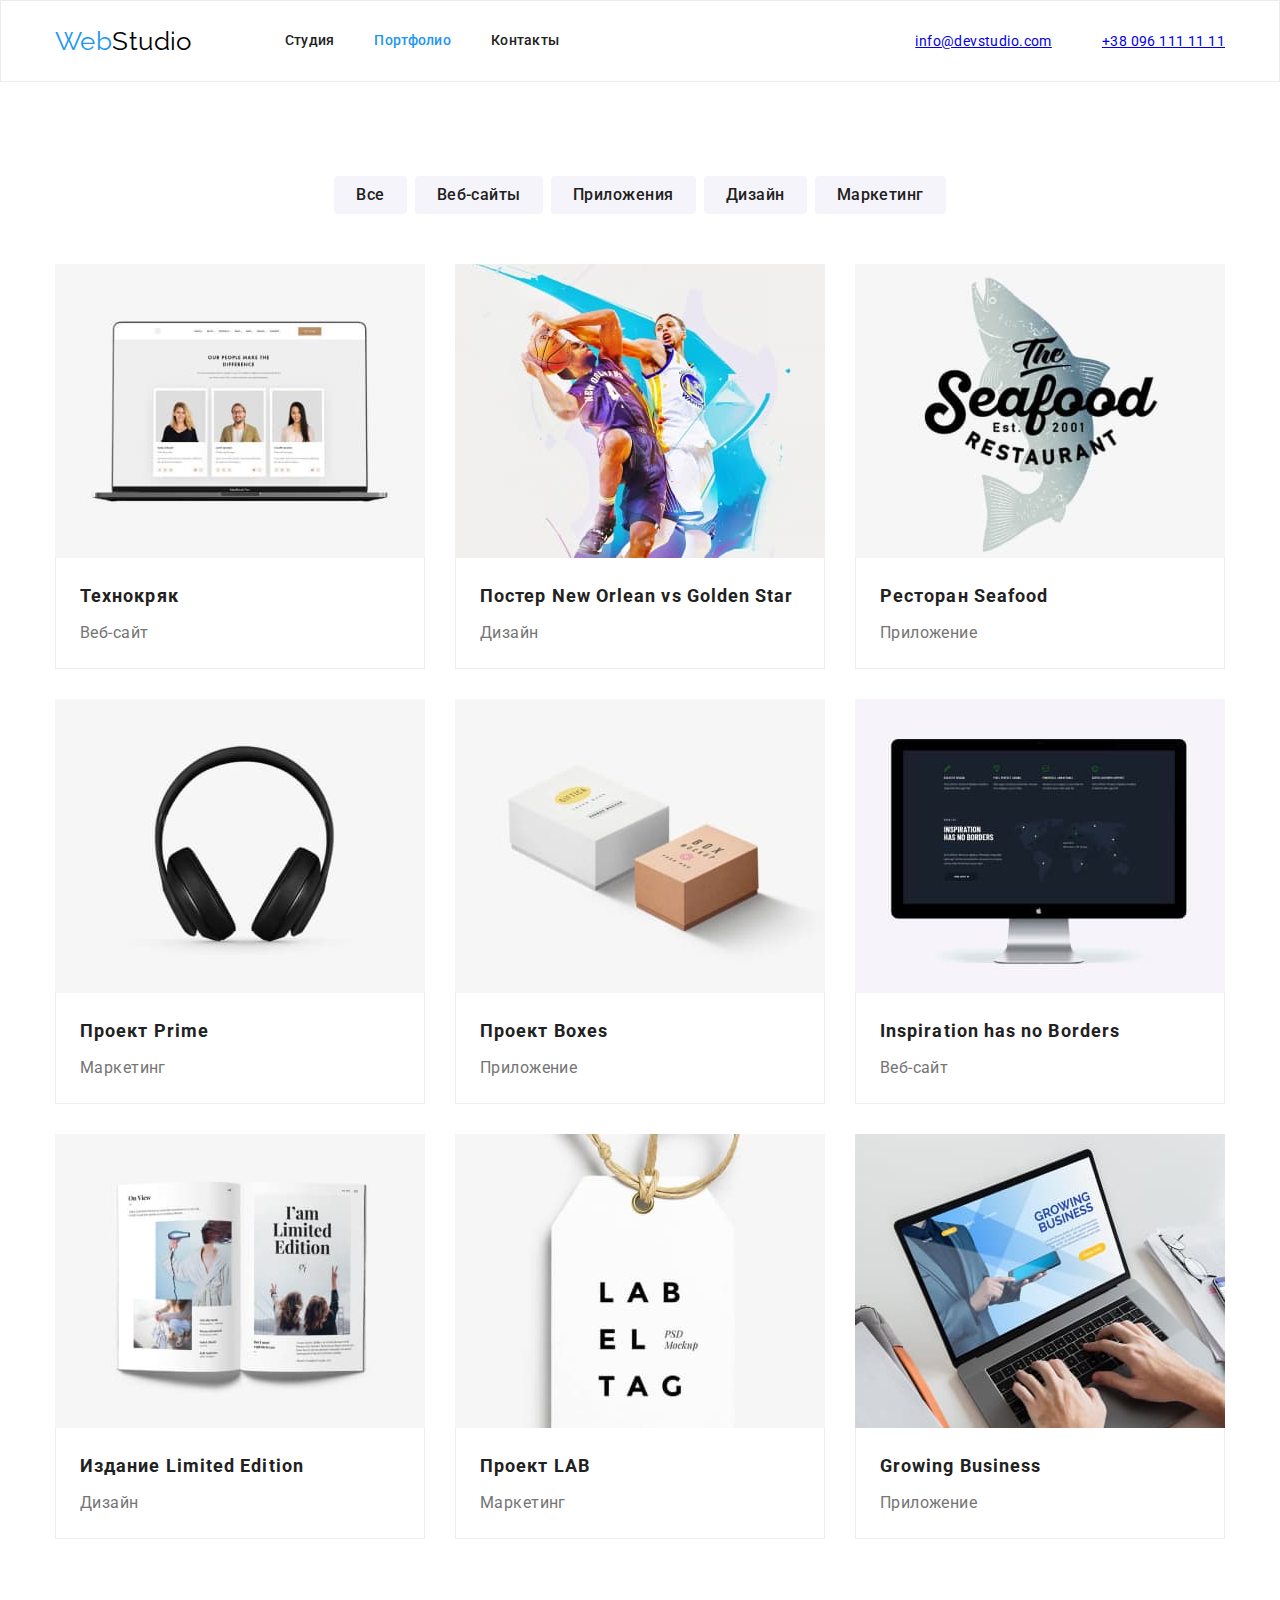
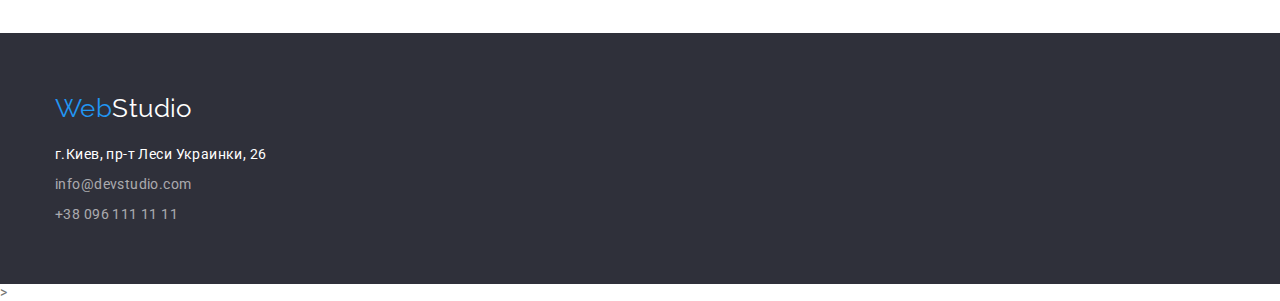
==== portfolio.html @ a841be5d "Стилізація головної сторінки" ====
<!DOCTYPE html>
<html lang="ru">
	<head>
		<meta charset="UTF-8" />
		<meta http-equiv="X-UA-Compatible" content="IE=edge" />
		<meta name="viewport" content="width=device-width, initial-scale=1.0" />
		<title>Портфолио</title>
		<link
			href="https://fonts.googleapis.com/css2?family=Raleway:wght@700&family=Roboto:wght@400;500;700;900&display=swap"
			rel="stylesheet"
		/>
		<link rel="stylesheet" href="https://cdnjs.cloudflare.com/ajax/libs/modern-normalize/1.1.0/modern-normalize.min.css">
		<link rel="stylesheet" href="./css/styles.css" />
	</head>
	<body>
		<header class="page-header">
			<div class="container main-header">
				<a href="./index.html" class="logo"><span class="logo-accent">Web</span>Studio</a>
				</a>
				<div>
					<nav>
						<ul class="site-nav list">
							<li class="item"><a href="./index.html" class="link">Студия</a></li>
							<li class="item"><a href="./portfolio.html" class="link current">Портфолио</a></li>
							<li class="item"><a href="" class="link">Контакты</a></li>
						</ul>
					</nav>
				</div>
				<ul class="contacts list">
					<li class="item"><a href="mailto:info@devstudio.com" class="link">info@devstudio.com</a></li>
					<li class="item"><a href="tel:+380961111111" class="link">+38 096 111 11 11</a></li>
				</ul>
			</div>
		</header>

		<main>
			<section class="section">
				<div class="container">
					<h1 class="visually-hidden">Портфолио</h1>
					<ul class="filter list">
						<li class="item"><button type="button" class="button secondary">Все</button></li>
						<li class="item"><button type="button" class="button secondary">Веб-сайты</button></li>
						<li class="item"><button type="button" class="button secondary">Приложения</button></li>
						<li class="item"><button type="button" class="button secondary">Дизайн</button></li>
						<li class="item"><button type="button" class="button secondary">Маркетинг</button></li>
					</ul>
				
					<ul class="portfolio list">
						<li class="portfolio-item">
							<a href="" class="portfolio-link">
								<img src="./images/project-1.jpg" alt="макбук" width="370" />
								<div class="portfolio-content">
									<h2 class="portfolio-title">Технокряк</h2>
									<p class="portfolio-text">Веб-сайт</p>
								</div>
								
							</a>
						</li>
						<li class="portfolio-item">
							<a href="" class="portfolio-link">
								<img src="./images/Project-2.jpg" alt="игра в баскетбол" width="370" height="294"/>
								<div class="portfolio-content">
									<h2 class="portfolio-title">Постер New Orlean vs Golden Star</h2>
									<p class="portfolio-text">Дизайн</p>
								</div>
							</a>
						</li>
						<li class="portfolio-item">
							<a href="" class="portfolio-link">
								<img src="./images/Project-3.jpg" alt="логотип Seafood" width="370" height="294"/>
								<div class="portfolio-content">
									<h2 class="portfolio-title">Ресторан Seafood</h2>
									<p class="portfolio-text">Приложение</p>
								</div>
							</a>
						</li>
						<li class="portfolio-item">
							<a href="" class="portfolio-link">
								<img src="./images/Project-4.jpg" alt="наушники" width="370" height="294"/>
								<div class="portfolio-content">
									<h2 class="portfolio-title">Проект Prime</h2>
									<p class="portfolio-text">Маркетинг</p>
								</div>
							</a>
						</li>
						<li class="portfolio-item">
							<a href="" class="portfolio-link">
								<img src="./images/Project-5.jpg" alt="две коробки" width="370" height="294"/>
								<div class="portfolio-content">
									<h2 class="portfolio-title">Проект Boxes</h2>
									<p class="portfolio-text">Приложение</p>
								</div>
							</a>
						</li>
						<li class="portfolio-item">
							<a href="" class="portfolio-link">
								<img src="./images/Project-6.jpg" alt="компьютер" width="370" height="294"/>
								<div class="portfolio-content">
									<h2 class="portfolio-title">Inspiration has no Borders</h2>
									<p class="portfolio-text">Веб-сайт</p>
								</div>
							</a>
						</li>
						<li class="portfolio-item">
							<a href="" class="portfolio-link">
								<img src="./images/Project-7.jpg" alt="раскрытая книга" width="370" height="294"/>
								<div class="portfolio-content">
									<h2 class="portfolio-title">Издание Limited Edition</h2>
									<p class="portfolio-text">Дизайн</p>
								</div>
							</a>
						</li>
						<li class="portfolio-item">
							<a href="" class="portfolio-link">
								<img src="./images/Project-8.jpg" alt="этикетка" width="370" height="294"/>
								<div class="portfolio-content">
									<h2 class="portfolio-title">Проект LAB</h2>
									<p class="portfolio-text">Маркетинг</p>
								</div>
							</a>
						</li>
						<li class="portfolio-item">
							<a href="" class="portfolio-link">
								<img src="./images/Project-9.jpg" alt="ноутбук" width="370" height="294"/>
								<div class="portfolio-content">
									<h2 class="portfolio-title">Growing Business</h2>
									<p class="portfolio-text">Приложение</p>
								</div>
							</a>
						</li>
					</ul>
				</div>
			</section>
		</main>

		<footer class="footer">
			<div class="container">
				<div class="footer-logo">
					<a href="/index.html" class="logo"><span class="logo-accent">Web</span>Studio</a>
				</div>
				<div>
					<address class="address">
						<ul class="list">
							<li class="item">
								<a
									href="https://goo.gl/maps/6p5DjgwjbaoBaa989"
									target="_blank"
									rel="noopener noreferrer nofollow"
									class="location"
								>
									г.Киев, пр-т Леси Украинки, 26
								</a>
							</li>
							<li class="item"><a href="mailto:info@devstudio.com" class="contact">info@devstudio.com</a></li>
							<li class="item"><a href="tel:+380961111111" class="contact">+38 096 111 11 11</a></li>
						</ul>
					</address>
				</div>
			</div>
		</footer>>
	</body>
</html>
---- css/styles.css ----
/* Основной - #757575 */
/* Вторичный - #212121 */
/* Белый - #ffffff */
/* Прозрачный - rgba(255, 255, 255, 0.6) */
/* Акцент -  #2196f3 */
/* Вторичный цвет фона Герой - #2F303A */
/* Вторичный цвет фона команды- #F5F4FA */

:root {
	--primary-text-color: #757575;
	--white-color: #ffffff;
	--black-color: #000000;
	--title-text-color: #212121;
	--accent-color: #2196f3;
	--second-accent-color: #188ce8;
	--address-contact-color: rgba(255, 255, 255, 0.6);
	--second-bg-color: #2f303a;
	--third-bg-color: #f5f4fa;
	--border-color: #ececec;
	--border-second-color: #eeeeee;
	--icon-color: #afb1b8;
	--card-set-gap: 30px;
	--card-shadow: 0px 1px 1px rgba(0, 0, 0, 0.12), 0px 4px 4px rgba(0, 0, 0, 0.06), 1px 4px 6px rgba(0, 0, 0, 0.16);
	--team-list-item-shadow: 0px 1px 3px rgba(0, 0, 0, 0.12), 0px 1px 1px rgba(0, 0, 0, 0.14),
		0px 2px 1px rgba(0, 0, 0, 0.2);
}

/* ---------------------------------------BODY------------------------------------------- */
body {
	font-family: Roboto, sans-serif;
	font-style: normal;
	font-size: 14px;
	letter-spacing: 0.03em;
	background-color: var(--white-color);
	color: var(--primary-text-color);
}

.visually-hidden {
	position: absolute;
	width: 1px;
	height: 1px;
	margin: -1px;
	border: 0;
	padding: 0;

	white-space: nowrap;
	clip-path: inset(100%);
	clip: rect(0 0 0 0);
	overflow: hidden;
}

.list {
	list-style: none;
}

h1,
h2,
h3,
p,
ul {
	padding: 0;
	margin: 0;
}

img {
	display: block;
	max-width: 100%;
	height: auto;
	margin: 0;
}

/* .link {
	text-decoration: none;
} */

.container {
	width: 1200px;
	padding-left: 15px;
	padding-right: 15px;
	margin-left: auto;
	margin-right: auto;

	/* outline: 2px solid tomato; */
}

/* ---------------------------------------HEADER------------------------------------------- */

.page-header {
	border: 1px solid var(--border-color);
}

.main-header {
	display: flex;
	align-items: center;
}

.logo {
	color: var(--black-color);

	font-family: Raleway, cursive;
	text-decoration: none;
	font-size: 26px;
	line-height: 1.19;
}
.logo-accent {
	color: var(--accent-color);
}

.site-nav {
	display: flex;
	margin-left: 93px;
}

.site-nav .link {
	display: block;
	padding-top: 32px;
	padding-bottom: 32px;

	color: var(--title-text-color);
	font-weight: 500;
	line-height: 1.14;
	letter-spacing: 0.02em;
	text-decoration: none;
}

.site-nav .item:not(:last-child) {
	margin-right: 40px;
}

.site-nav .link:hover,
.site-nav .link:focus,
.contacts .link:hover,
.contacts .link:focus,
.address .location:hover,
.address .location:focus,
.address .contact:hover,
.address .contact:focus {
	color: var(--accent-color);
}

.site-nav .link.current,
.contacts .link.current {
	color: var(--accent-color);
}

.contacts.psevdo {
	/* padding-top: 32px;
	padding-bottom: 32px; */

	color: var(--primary-text-color);
	text-decoration: none;
	font-weight: 500;
	line-height: 1.14;
	letter-spacing: 0.02em;
}

.contacts.list {
	display: flex;
	margin-left: auto;

	flex-wrap: nowrap;
	width: fit-content;
}

.contacts.link {
	display: flex;
	padding: 0;
	align-items: center;
}

.item.contacts .link-icon {
	margin-right: 10px;
	fill: currentColor;
}

/* .contacts > .item:not(:last-child) {
	margin-right: 30px;
} */
.contacts .item + .item {
	margin-left: 50px;
}

/* ---------------------------------------HERO------------------------------------------- */
.hero {
	max-width: 1600px;
	height: 600px;
	padding-top: 200px;
	padding-bottom: 200px;
	margin-left: auto;
	margin-right: auto;
	background-image: linear-gradient(to right, rgba(47, 48, 58, 0.4), rgba(47, 48, 58, 0.4)), url(../images/img.jpg);

	text-align: center;
	background-color: var(--second-bg-color);
}

.hero-title {
	margin-bottom: 30px;

	color: var(--white-color);
	font-weight: 900;
	font-size: 44px;
	line-height: 1.36;
	letter-spacing: 0.06em;
	text-transform: uppercase;
}

/* ---------------------------------------BATTON------------------------------------------- */
.button {
	display: inline-block;

	font-family: inherit;
	cursor: pointer;
	border-radius: 4px;
	text-align: center;
}

.hero .button {
	padding: 10px 32px;
	height: 50px;
	border: 0px;
	margin: 0px;
	/* min-width: 200px; */

	font-weight: 700;
	font-size: 16px;
	line-height: 1.87;
	letter-spacing: 0.06em;
	box-shadow: 0px 4px 4px rgba(0, 0, 0, 0.15);
}
.button.primary {
	color: var(--white-color);
	background-color: var(--accent-color);
}

.hero-button .primary:hover,
.hero-button .primary:focus {
	background-color: var(--second-accent-color);
}

.button.secondary {
	color: var(--title-text-color);
	background-color: var(--third-bg-color);
}
.button.secondary:hover,
.button.secondary:focus {
	background-color: var(--accent-color);
	color: var(--white-color);
}

.filter {
	display: flex;
	justify-content: center;
	margin-bottom: 50px;
}

.filter .button {
	padding: 6px 22px;
	border: 0;

	font-weight: 500;
	font-size: 16px;
	line-height: 1.62;
	letter-spacing: 0.03em;
}

.filter .item + .item {
	margin-left: 8px;
}

/* ---------------------------------------SECTION------------------------------------------- */
.section {
	padding-top: 94px;
	padding-bottom: 94px;
}

.section.no-padding-button {
	padding-top: 94px;
	padding-bottom: 0;
}

.section-title {
	margin-bottom: 50px;

	color: var(--title-text-color);
	font-weight: 700;
	font-size: 36px;
	line-height: 1.17;
	text-align: center;
	letter-spacing: 0.03em;
}

/* ---------------------------------------FEATURES------------------------------------------- */
.features {
	display: flex;
}
.features .features-item + .features-item {
	margin-left: 30px;
}

.features-icon {
	width: 270px;
	height: 120px;
	padding: 25px 100px;
	display: block;
	background-position: center;
	background-color: var(--third-bg-color);
	border-radius: 4px;
	margin-bottom: 30px;
}

/* .features-item::before {
	display: block;
	content: "";
	height: 120px;
	background-size: contain;
	background-repeat: no-repeat;
	background-position: center;
	background-color: var(--third-bg-color);
	border-radius: 4px;
	margin-bottom: 30px;
} */

/* .icon-antenna::before {
	background-image: url(../images/icons.svg/antenna.svg);
}
.icon-clock::before {
	background-image: url(../images/icons.svg/clock.svg);
}
.icon-diagram::before {
	background-image: url(../images/icons.svg/diagram.svg);
}
.icon-astronaut::before {
	background-image: url(../images/icons.svg/astronaut.svg);
} */

.features .features-title {
	margin-bottom: 10px;

	color: var(--title-text-color);
	font-weight: 700;
	font-size: 14px;
	line-height: 1.14;
	text-transform: uppercase;
}

.features .features-text {
	line-height: 1.71;
}

.activity {
	display: flex;
}

.activity .item + .item {
	margin-left: 30px;
}

/* ---------------------------------------TEAM------------------------------------------- */
.teams {
	background-color: var(--third-bg-color);
	text-align: center;
}

.team .team-title {
	margin-bottom: 10px;

	color: var(--title-text-color);
	font-weight: 500;
	font-size: 16px;
	line-height: 1.19;
}

.team .team-position {
	font-size: 16px;
	line-height: 1.19;
	margin-bottom: 16px;
}

.team-content {
	padding-top: 30px;
	padding-bottom: 30px;
}

.team {
	display: flex;
}

.team .team-item + .team-item {
	margin-left: 30px;
}

.team-networks-list {
	display: flex;
	justify-content: center;
}

.team-networks-link {
	padding: 12px;
	width: 44px;
	height: 44px;
	border-radius: 50%;
	cursor: pointer;
	display: block;

	color: var(--icon-color);
	fill: currentColor;
}
.team-networks-list .item:not(:last-child) {
	margin-right: 10px;
}
.team-networks-link:hover,
.team-networks-link:focus {
	background-color: var(--accent-color);
	fill: var(--white-color);
}

.team .team-item {
	background-color: var(--white-color);
	box-shadow: var(--team-list-item-shadow);
	border-radius: 0px 0px 4px 4px;
}

/* ---------------------------------------CLIENTS------------------------------------------- */
.clients {
	display: flex;
}

.clients-link {
	display: flex;
	justify-content: center;
	align-items: center;
	width: 170px;
	height: 92px;
	border: 1px solid var(--icon-color);
	border-radius: 4px;
	cursor: pointer;
	color: var(--icon-color);
	fill: currentColor;
}
.clients .item:not(:last-child) {
	margin-right: 30px;
}
.clients-link:hover,
.clients-link:focus {
	border-color: var(--accent-color);
	fill: var(--accent-color);
}

/* ---------------------------------------FOOTER------------------------------------------- */
.footer {
	padding-top: 60px;
	padding-bottom: 60px;

	background-color: var(--second-bg-color);
}

.footer-content {
	display: flex;
	align-items: baseline;
}

.footer .logo {
	color: var(--white-color);
}
/* .footer-logo {
	margin-bottom: 20px;
} */

.address .location,
.address .contact {
	color: var(--white-color);
	text-decoration: none;
	font-style: normal;
	line-height: 1.71;
}

.address .contact {
	color: var(--address-contact-color);
}

.address .item {
	height: 21px;
	margin-bottom: 9px;
}
.address .item:first-child {
	margin-top: 20px;
}
.address .item:last-child {
	margin-bottom: 0px;
}

.social-title {
	/* margin-bottom: 20px; */
	font-weight: 700;
	font-size: 14px;
	line-height: 1.14px;
	letter-spacing: 0.03em;
	text-transform: uppercase;
	color: var(--white-color);
}

.footer-social {
	margin-left: 70px;
}

.social-list {
	display: flex;
	justify-content: center;
}
.social-link {
	margin-top: 20px;
	padding: 12px;
	width: 44px;
	height: 44px;
	border-radius: 50%;
	display: block;
	cursor: pointer;
	color: var(--white-color);
	fill: currentColor;
	background-color: rgba(255, 255, 255, 0.1);
}

.social-link:hover,
.social-link:focus {
	background-color: var(--accent-color);
}

.social-list .item:not(:last-child) {
	margin-right: 10px;
}

/* ---------------------------------------PORTFOLIO------------------------------------------- */

.portfolio {
	display: flex;
	flex-wrap: wrap;

	margin-left: calc(-1 * var(--card-set-gap));
	margin-top: calc(-1 * var(--card-set-gap));
}

.portfolio .portfolio-link {
	text-decoration: none;
	color: inherit;
	display: block;
}

.portfolio .portfolio-item {
	flex-basis: calc(100% / 3 - var(--card-set-gap));
	margin-left: 30px;
	margin-top: 30px;
}

.portfolio-link:hover,
.portfolio-link:focus {
	box-shadow: var(--card-shadow);
}

.portfolio-content {
	padding: 20px 24px;
	border: 1px solid var(--border-second-color);
	border-top: none;
}

.portfolio .portfolio-title {
	margin-bottom: 4px;

	color: var(--title-text-color);
	font-weight: 700;
	font-size: 18px;
	line-height: 2;
	letter-spacing: 0.06em;
}
.portfolio .portfolio-text {
	font-size: 16px;
	line-height: 1.87;
}

/* .portfolio .item:nth-child(3n) {
	margin-right: 0;
}

.portfolio .item:nth-last-child(-n + 3) {
	margin-bottom: 0;
} */
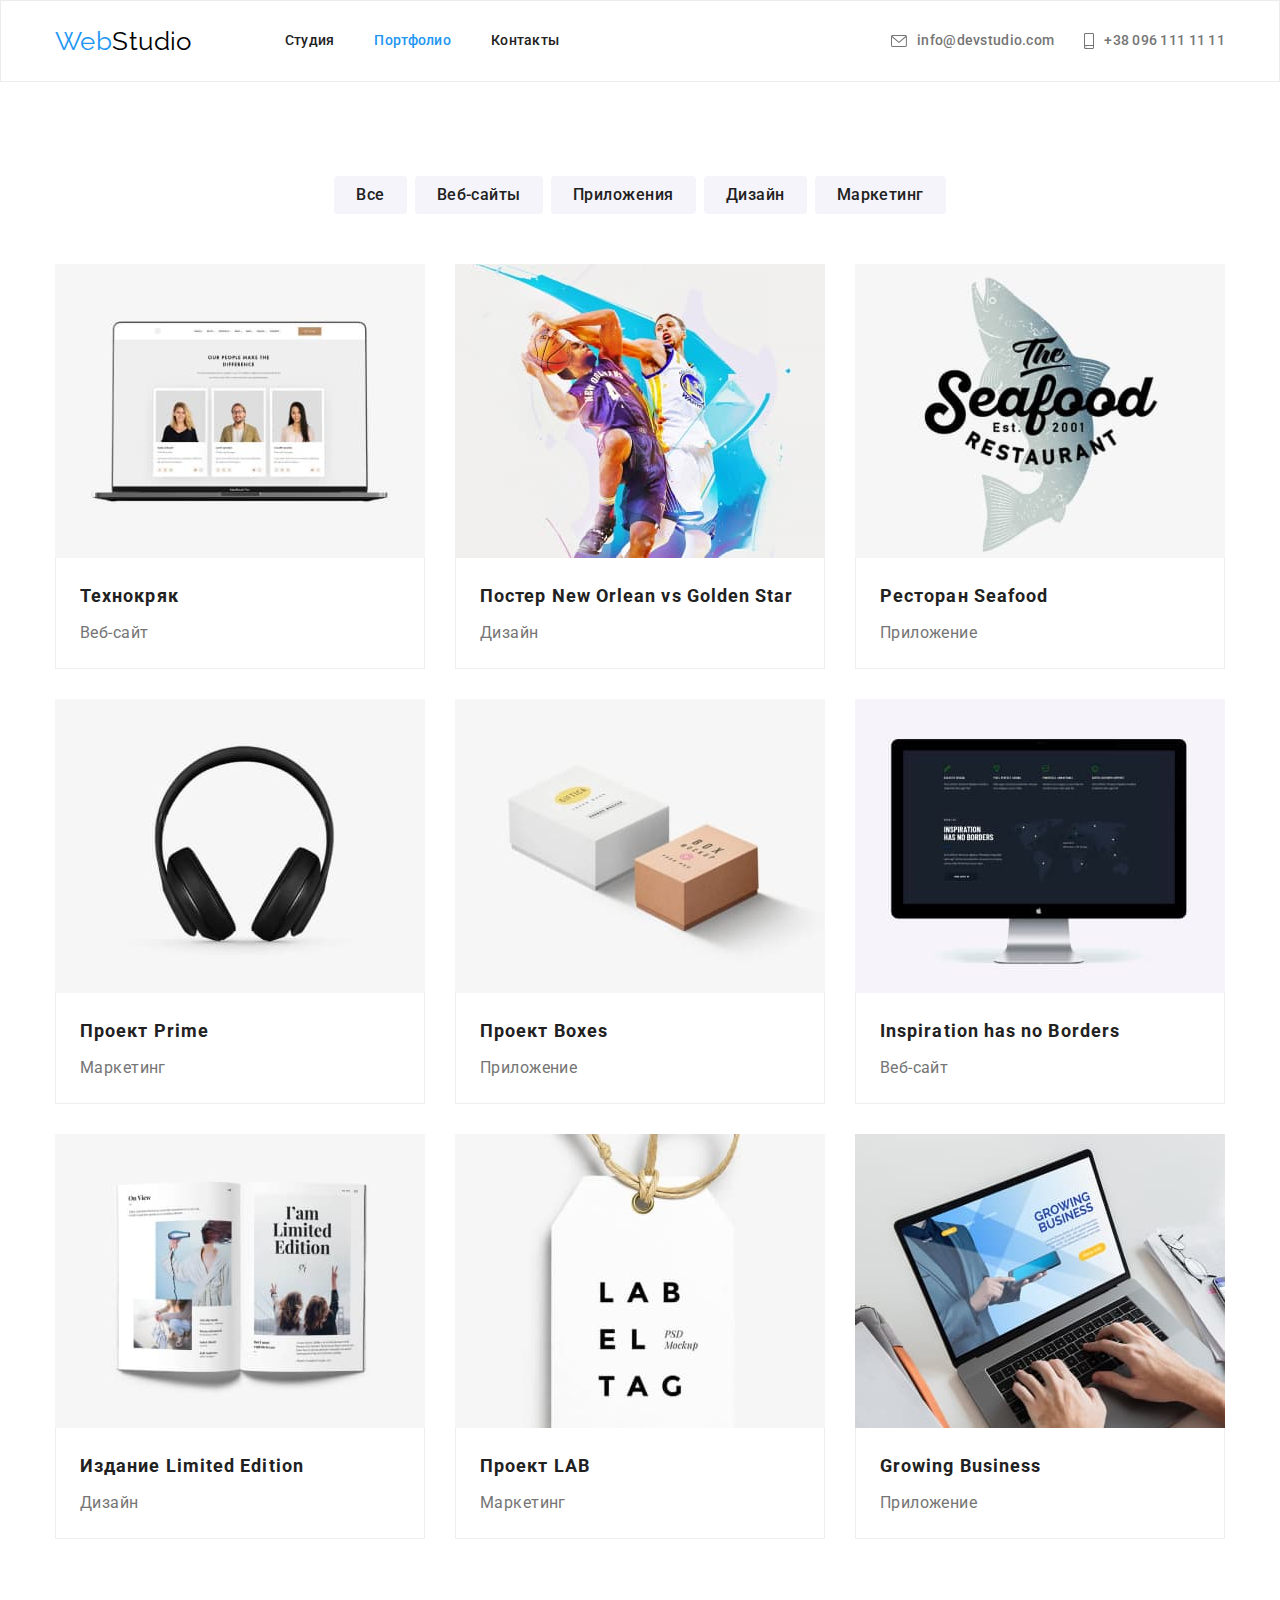
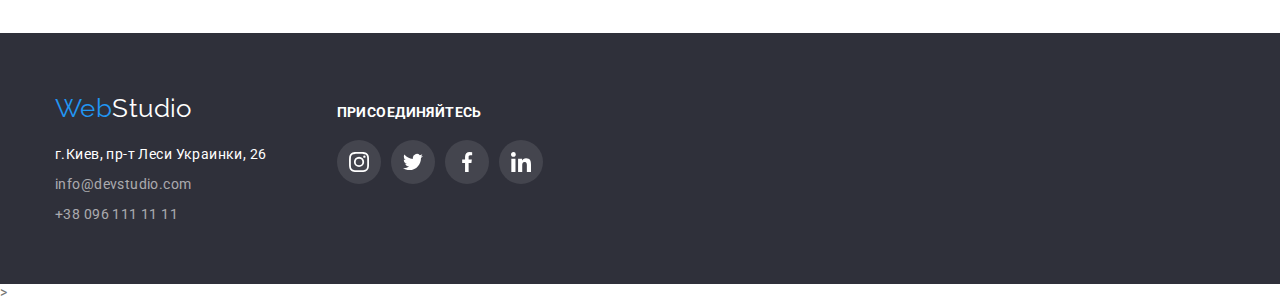
==== commit bf71d2ea: "Стилізація сторінки портфоліо" ====
--- a/portfolio.html
+++ b/portfolio.html
@@ -27,8 +27,16 @@
 					</nav>
 				</div>
 				<ul class="contacts list">
-					<li class="item"><a href="mailto:info@devstudio.com" class="link">info@devstudio.com</a></li>
-					<li class="item"><a href="tel:+380961111111" class="link">+38 096 111 11 11</a></li>
+					<li class="item contacts"><a href="mailto:info@devstudio.com" class="link contacts text">
+						<svg class="link-icon" width="16px" height="12px">
+							<use href="./images/icons.svg/symbol-defs.svg#icon-envelope"></use>
+						</svg>
+						info@devstudio.com</a></li>
+					<li class="item contacts"><a href="tel:+380961111111" class="link contacts text">
+						<svg class="link-icon" width="10px" height="16px">
+							<use href="./images/icons.svg/symbol-defs.svg#icon-smartphone"></use>
+						</svg>
+						+38 096 111 11 11</a></li>
 				</ul>
 			</div>
 		</header>
@@ -134,11 +142,9 @@
 		</main>
 
 		<footer class="footer">
-			<div class="container">
-				<div class="footer-logo">
+			<div class="container footer-content">
+				<div class="">
 					<a href="/index.html" class="logo"><span class="logo-accent">Web</span>Studio</a>
-				</div>
-				<div>
 					<address class="address">
 						<ul class="list">
 							<li class="item">
@@ -156,6 +162,16 @@
 						</ul>
 					</address>
 				</div>
+			
+				<div class="footer-social">
+					<b class="social-title">присоединяйтесь</b>
+					<ul class="social-list list">
+						<li class="item"><a href="" class="social-link"><svg width="20px" height="20px"><use href="./images/icons.svg/symbol-defs.svg#icon-instagram"></use></svg></a></li>
+						<li class="item"><a href="" class="social-link"><svg width="20px" height="20px"><use href="./images/icons.svg/symbol-defs.svg#icon-twitter"></use></svg></a></li>
+						<li class="item"><a href="" class="social-link"><svg width="20px" height="20px"><use href="./images/icons.svg/symbol-defs.svg#icon-facebook"></use></svg></a></li>
+						<li class="item"><a href="" class="social-link"><svg width="20px" height="20px"><use href="./images/icons.svg/symbol-defs.svg#icon-linkedin"></use></svg></a></li>
+					</ul>
+				</div>
 			</div>
 		</footer>>
 	</body>
--- a/css/styles.css
+++ b/css/styles.css
@@ -143,10 +143,7 @@
 	color: var(--accent-color);
 }
 
-.contacts.psevdo {
-	/* padding-top: 32px;
-	padding-bottom: 32px; */
-
+.contacts.text {
 	color: var(--primary-text-color);
 	text-decoration: none;
 	font-weight: 500;
@@ -157,7 +154,6 @@
 .contacts.list {
 	display: flex;
 	margin-left: auto;
-
 	flex-wrap: nowrap;
 	width: fit-content;
 }
@@ -173,11 +169,8 @@
 	fill: currentColor;
 }
 
-/* .contacts > .item:not(:last-child) {
+.contacts > .item:not(:last-child) {
 	margin-right: 30px;
-} */
-.contacts .item + .item {
-	margin-left: 50px;
 }
 
 /* ---------------------------------------HERO------------------------------------------- */
@@ -246,6 +239,7 @@
 .button.secondary:focus {
 	background-color: var(--accent-color);
 	color: var(--white-color);
+	box-shadow: var(--card-shadow);
 }
 
 .filter {
@@ -463,9 +457,6 @@
 .footer .logo {
 	color: var(--white-color);
 }
-/* .footer-logo {
-	margin-bottom: 20px;
-} */
 
 .address .location,
 .address .contact {
@@ -508,6 +499,7 @@
 	display: flex;
 	justify-content: center;
 }
+
 .social-link {
 	margin-top: 20px;
 	padding: 12px;
